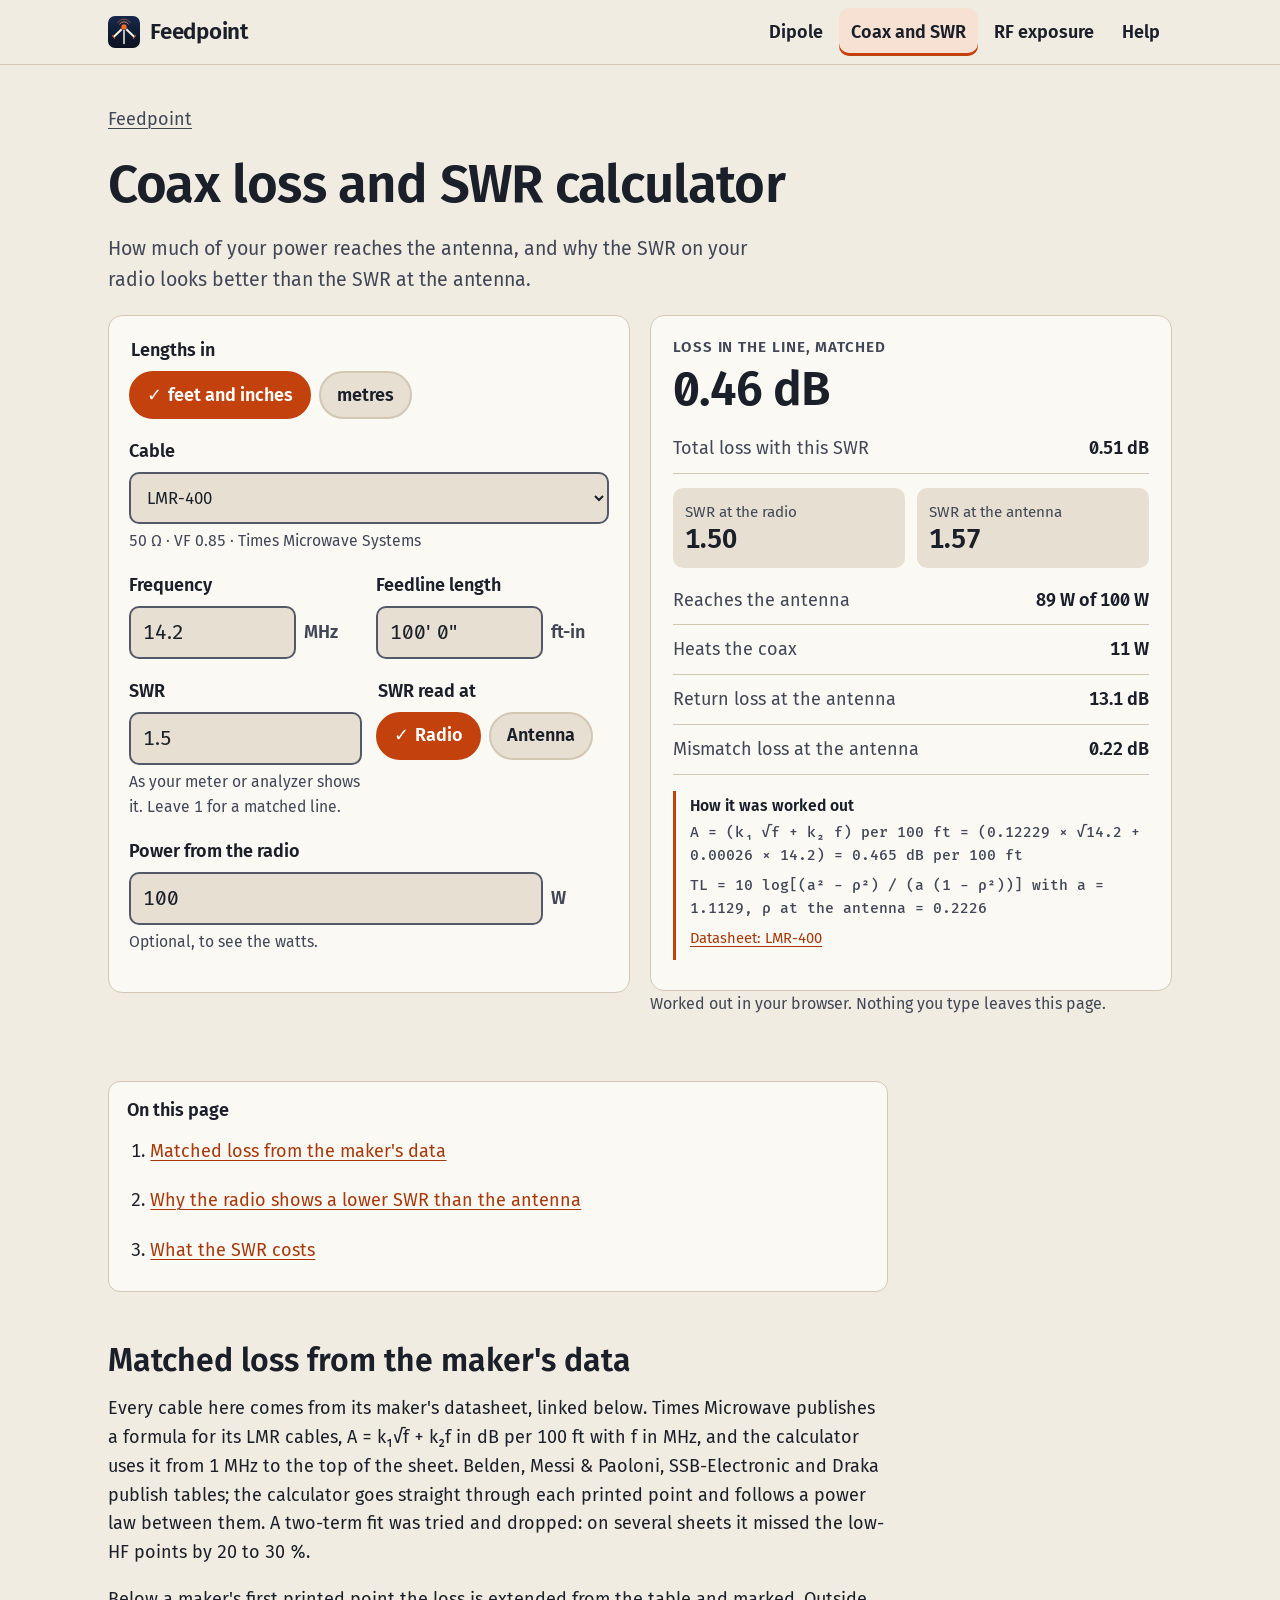
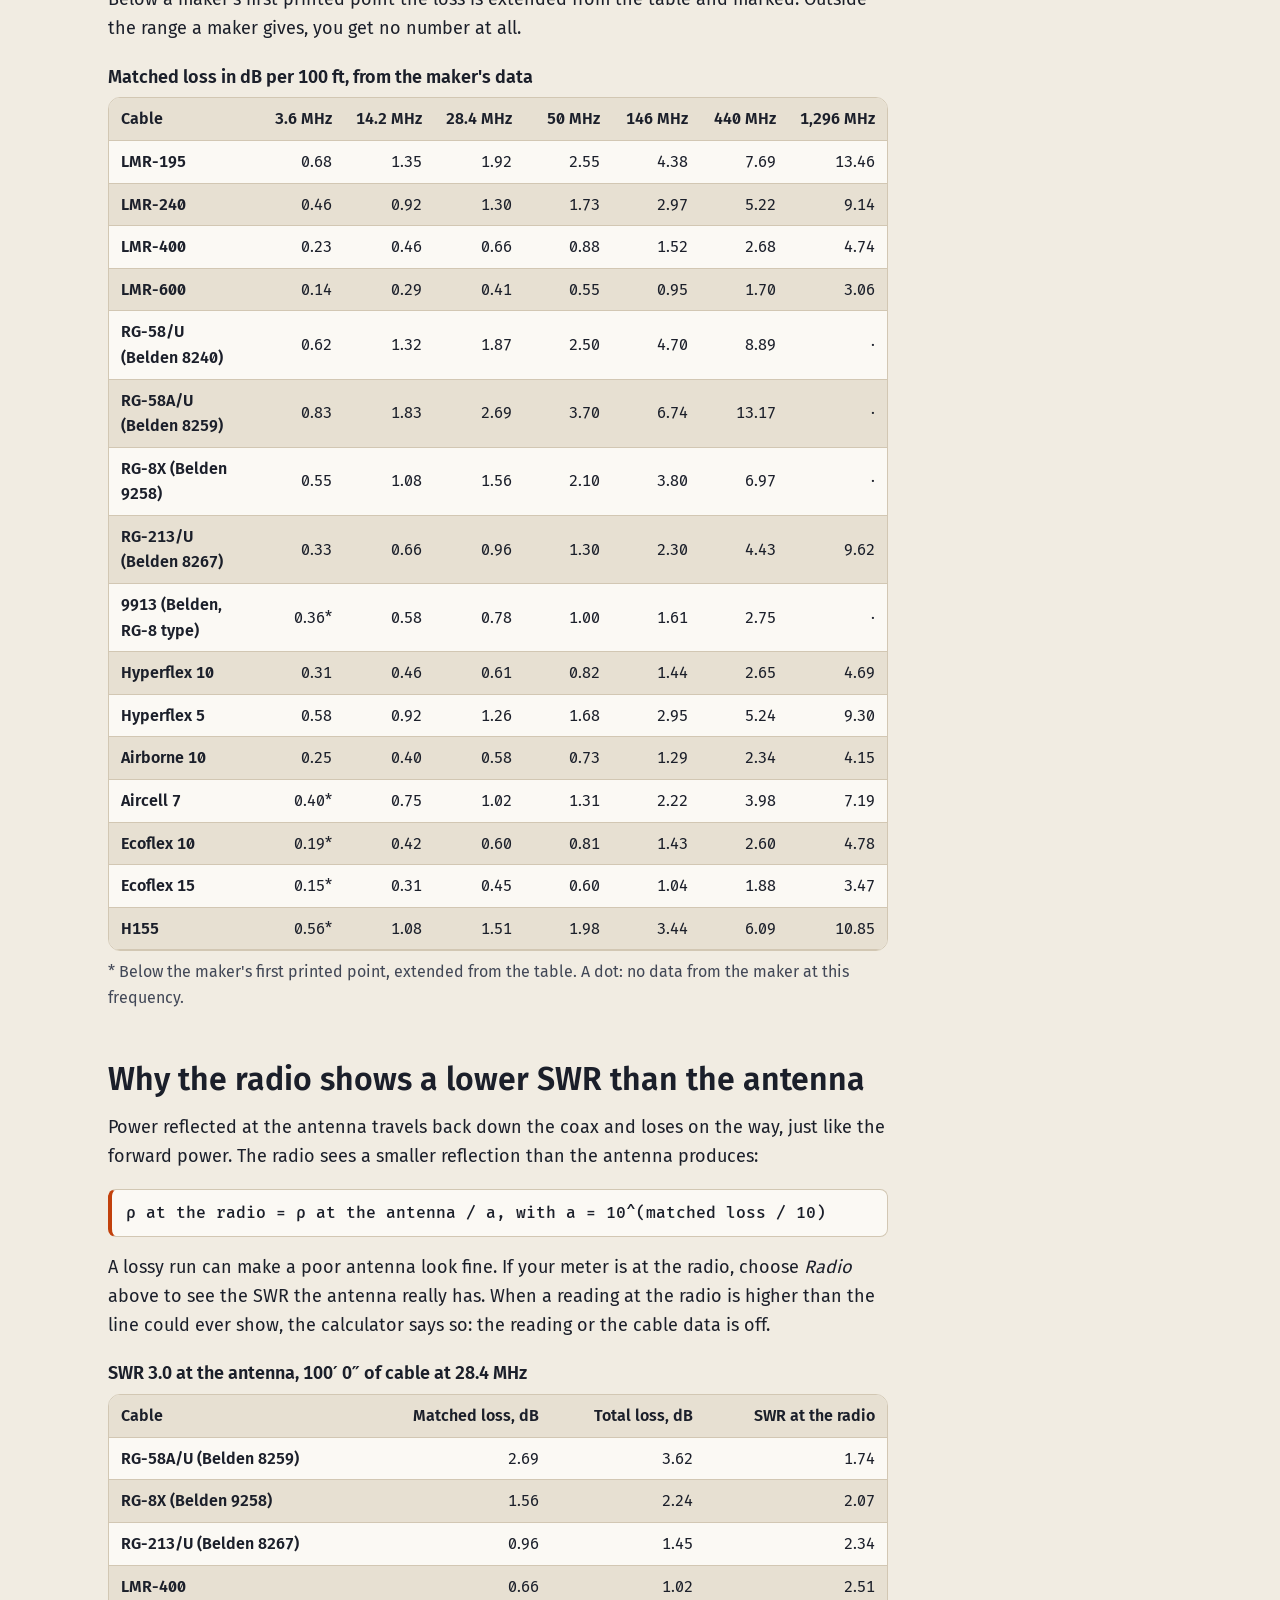
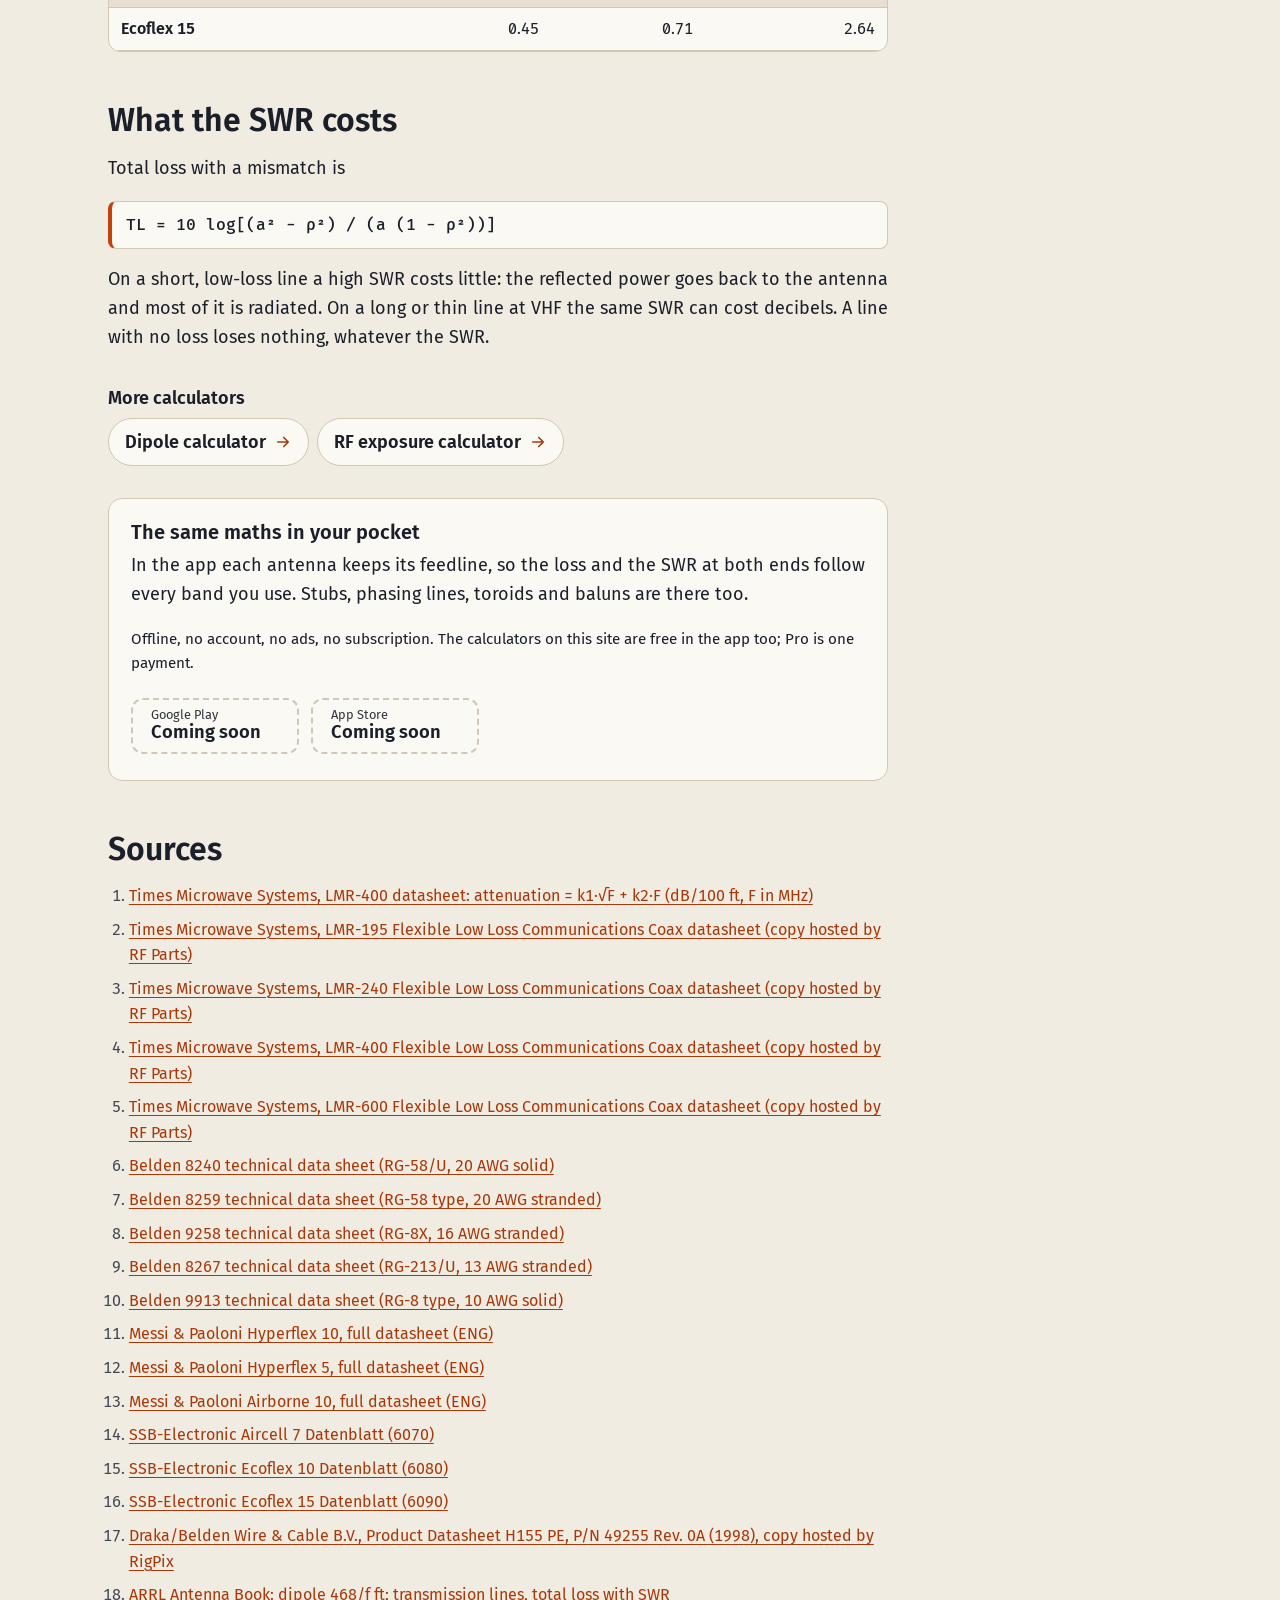
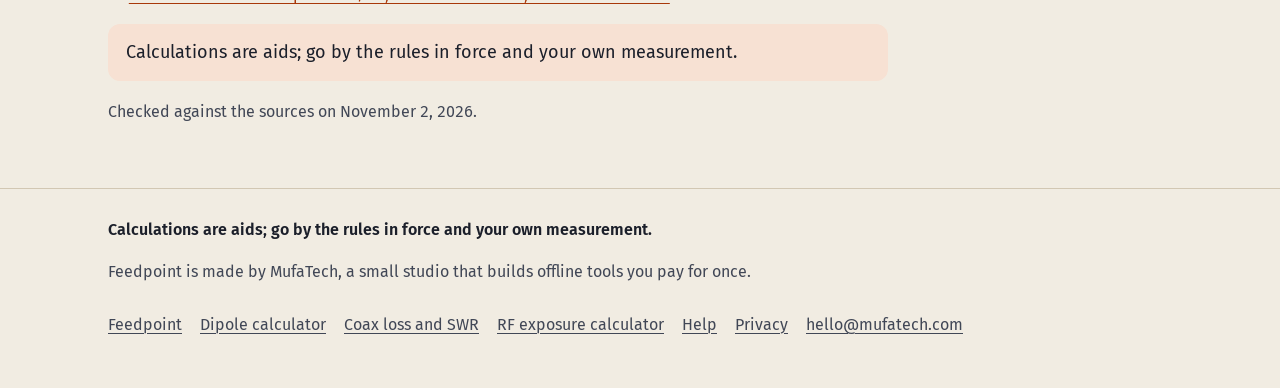
==== coax-loss-calculator/index.html @ 1a8c1820 "First site" ====
<!doctype html>
<html lang="en">
<head>
<meta charset="utf-8">
<meta name="viewport" content="width=device-width,initial-scale=1">
<meta http-equiv="Content-Security-Policy" content="default-src 'none'; script-src 'self'; style-src 'self'; img-src 'self'; font-src 'self'; connect-src 'none'; form-action 'none'; base-uri 'none'">
<meta name="referrer" content="no-referrer">
<title>Coax loss calculator: SWR at the radio vs antenna</title>
<meta name="description" content="Matched loss from the maker's datasheet for LMR, RG-58, RG-213, Ecoflex, Aircell, Hyperflex and more, plus total loss and the SWR at both ends.">
<meta name="color-scheme" content="light dark">
<meta name="theme-color" content="#F1ECE2" media="(prefers-color-scheme: light)">
<meta name="theme-color" content="#0B1220" media="(prefers-color-scheme: dark)">
<link rel="canonical" href="https://mufa-tech.github.io/feedpoint/coax-loss-calculator/">
<link rel="alternate" hreflang="en" href="https://mufa-tech.github.io/feedpoint/coax-loss-calculator/">
<link rel="alternate" hreflang="x-default" href="https://mufa-tech.github.io/feedpoint/coax-loss-calculator/">
<link rel="icon" href="../assets/icon.svg" type="image/svg+xml">
<link rel="icon" href="../assets/icon-32.png" sizes="32x32" type="image/png">
<link rel="apple-touch-icon" href="../assets/icon-180.png">
<link rel="preload" href="../assets/fonts/FiraSans-Regular.woff" as="font" type="font/woff" crossorigin>
<meta property="og:type" content="website">
<meta property="og:site_name" content="Feedpoint">
<meta property="og:title" content="Coax loss calculator: SWR at the radio vs antenna">
<meta property="og:description" content="Matched loss from the maker's datasheet for LMR, RG-58, RG-213, Ecoflex, Aircell, Hyperflex and more, plus total loss and the SWR at both ends.">
<meta property="og:url" content="https://mufa-tech.github.io/feedpoint/coax-loss-calculator/">
<meta property="og:image" content="https://mufa-tech.github.io/feedpoint/assets/og.png">
<meta property="og:image:width" content="1200">
<meta property="og:image:height" content="630">
<meta property="og:locale" content="en_US">

<meta name="twitter:card" content="summary_large_image">
<link rel="stylesheet" href="../assets/site.css">
</head>
<body>
<a class="skip" href="#main">Skip to content</a>
<header class="top"><div class="wrap">
<a class="brand" href="../"><img src="../assets/icon.svg" alt="" width="32" height="32">Feedpoint</a>
<nav class="main" aria-label="Main menu"><a href="../dipole-calculator/">Dipole</a><a href="../coax-loss-calculator/" aria-current="page">Coax and SWR</a><a href="../rf-exposure-calculator/">RF exposure</a><a href="../support/">Help</a></nav>

</div></header>
<main id="main" tabindex="-1">
<div class="wrap">
<p class="crumb"><a href="../">Feedpoint</a></p>
<h1>Coax loss and SWR calculator</h1>
<p class="lead">How much of your power reaches the antenna, and why the SWR on your radio looks better than the SWR at the antenna.</p>
<div class="calc">
<form class="panel" id="calc-form" data-calc="coax" novalidate>
<fieldset class="choice"><legend>Lengths in</legend><div class="pills"><label class="pill"><input type="radio" name="units" value="ft" checked><span>feet and inches</span></label><label class="pill"><input type="radio" name="units" value="m"><span>metres</span></label></div></fieldset>
<div class="field"><label for="c-cable">Cable</label><select id="c-cable" name="c-cable" aria-describedby="c-cable-hint"><optgroup label="Times Microwave Systems"><option value="lmr-195">LMR-195</option><option value="lmr-240">LMR-240</option><option value="lmr-400" selected>LMR-400</option><option value="lmr-600">LMR-600</option></optgroup><optgroup label="Belden"><option value="belden-8240">RG-58/U (Belden 8240)</option><option value="belden-8259">RG-58A/U (Belden 8259)</option><option value="belden-9258">RG-8X (Belden 9258)</option><option value="belden-8267">RG-213/U (Belden 8267)</option><option value="belden-9913">9913 (Belden, RG-8 type)</option></optgroup><optgroup label="Messi &amp; Paoloni"><option value="hyperflex-10">Hyperflex 10</option><option value="hyperflex-5">Hyperflex 5</option><option value="airborne-10">Airborne 10</option></optgroup><optgroup label="SSB-Electronic"><option value="aircell-7">Aircell 7</option><option value="ecoflex-10">Ecoflex 10</option><option value="ecoflex-15">Ecoflex 15</option></optgroup><optgroup label="Draka (now Belden)"><option value="h155">H155</option></optgroup></select><span class="hint" id="c-cable-hint"></span></div>
<div class="field-row two"><div class="field"><label for="c-f">Frequency</label>
<div class="joined"><input id="c-f" name="c-f" type="text" inputmode="decimal" autocomplete="off" spellcheck="false" value="14.2" required aria-describedby="c-f-err"><span class="unit">MHz</span></div>
<span class="err" id="c-f-err" hidden></span></div><div class="field"><label for="c-len">Feedline length</label>
<div class="joined"><input id="c-len" name="c-len" type="text" inputmode="decimal" autocomplete="off" spellcheck="false" data-kind="length" value="100' 0&quot;" required aria-describedby="c-len-err"><span class="unit" data-unit="len">ft-in</span></div>
<span class="err" id="c-len-err" hidden></span></div></div>
<div class="field-row two"><div class="field"><label for="c-swr">SWR</label>
<input id="c-swr" name="c-swr" type="text" inputmode="decimal" autocomplete="off" spellcheck="false" value="1.5" aria-describedby="c-swr-hint c-swr-err">
<span class="hint" id="c-swr-hint">As your meter or analyzer shows it. Leave 1 for a matched line.</span><span class="err" id="c-swr-err" hidden></span></div><fieldset class="choice"><legend>SWR read at</legend><div class="pills"><label class="pill"><input type="radio" name="c-at" value="input" checked><span>Radio</span></label><label class="pill"><input type="radio" name="c-at" value="load"><span>Antenna</span></label></div></fieldset></div>
<div class="field"><label for="c-p">Power from the radio</label>
<div class="joined"><input id="c-p" name="c-p" type="text" inputmode="decimal" autocomplete="off" spellcheck="false" value="100" aria-describedby="c-p-hint c-p-err"><span class="unit">W</span></div>
<span class="hint" id="c-p-hint">Optional, to see the watts.</span><span class="err" id="c-p-err" hidden></span></div>
</form>
<section class="results" aria-labelledby="res-h">
<h2 id="res-h" class="sr">Result</h2>
<div id="calc-nojs" class="callout"><p>This calculator runs in your browser and needs JavaScript. Nothing is sent anywhere.</p></div>
<div id="res" class="res-card card" aria-live="polite" hidden></div>
<p class="note">Worked out in your browser. Nothing you type leaves this page.</p>
</section>
</div>
<script type="application/json" id="calc-data">{"locale":"en-US","decimal":".","units":"ft","t":{"errEmpty":"Enter a number.","errNumber":"That is not a number this page can read.","errFeet":"Write it like 66' 2 5/8\" or 66.2.","errPositive":"It has to be more than 0.","warning":"Note","stop":"No result","good":"Fine","howTitle":"How it was worked out","ft":"ft","m":"m","cm":"cm","mhz":"MHz","db":"dB","w":"W","percent":"%","waiting":"Pick a cable, a frequency and a length.","cableLine":"{z} Ω · VF {vf} · {maker}","matched":"Loss in the line, matched","total":"Total loss with this SWR","swrRadio":"SWR at the radio","swrAntenna":"SWR at the antenna","reaches":"Reaches the antenna","reachesOf":"{p} of {sent}","heat":"Heats the coax","returnLoss":"Return loss at the antenna","mismatch":"Mismatch loss at the antenna","makerFormula":"A = (k₁ √f + k₂ f) per 100 ft = ({k1} × √{f} + {k2} × {f}) = {a} dB per 100 ft","makerTable":"Between the maker's printed points at {f0} and {f1}: {a} dB per 100 m.","totalFormula":"TL = 10 log[(a² − ρ²) / (a (1 − ρ²))] with a = {a}, ρ at the antenna = {rho}","belowTable":"Below the maker's first printed point ({f}): the loss is extended from the table.","range":"{cable} has data from {min} to {max}.","highLoss":"Half the power or more heats the coax. A thicker cable or a shorter run helps.","rigSwr":"This cable cannot show that SWR at the radio (highest {max}). Check the reading.","swrBelowOne":"SWR starts at 1 (a perfect match).","datasheet":"Datasheet"},"cables":[{"id":"lmr-195","name":"LMR-195","maker":"Times Microwave Systems","impedanceOhm":50,"velocityFactor":0.8,"model":"coefficients","k1":0.356859,"k2":0.00047,"table":{"unit":"dB/100ft","points":[[30,2],[50,2.5],[150,4.4],[220,5.4],[450,7.8],[900,11.1],[1500,14.5],[1800,16],[2000,16.9],[2500,19],[5800,29.9]]},"maxFrequencyMHz":5800},{"id":"lmr-240","name":"LMR-240","maker":"Times Microwave Systems","impedanceOhm":50,"velocityFactor":0.84,"model":"coefficients","k1":0.24208,"k2":0.00033,"table":{"unit":"dB/100ft","points":[[30,1.3],[50,1.7],[150,3],[220,3.7],[450,5.3],[900,7.6],[1500,9.9],[1800,10.9],[2000,11.5],[2500,12.9],[5800,20.4]]},"maxFrequencyMHz":5800},{"id":"lmr-400","name":"LMR-400","maker":"Times Microwave Systems","impedanceOhm":50,"velocityFactor":0.85,"model":"coefficients","k1":0.12229,"k2":0.00026,"table":{"unit":"dB/100ft","points":[[30,0.7],[50,0.9],[150,1.5],[220,1.9],[450,2.7],[900,3.9],[1500,5.1],[1800,5.7],[2000,6],[2500,6.8],[5800,10.8]]},"maxFrequencyMHz":5800},{"id":"lmr-600","name":"LMR-600","maker":"Times Microwave Systems","impedanceOhm":50,"velocityFactor":0.87,"model":"coefficients","k1":0.07555,"k2":0.00026,"table":{"unit":"dB/100ft","points":[[30,0.4],[50,0.5],[150,1],[220,1.2],[450,1.7],[900,2.5],[1500,3.3],[1800,3.7],[2000,3.9],[2500,4.4],[5800,7.3]]},"maxFrequencyMHz":5800},{"id":"belden-8240","name":"RG-58/U (Belden 8240)","maker":"Belden","impedanceOhm":52,"velocityFactor":0.66,"model":"table","table":{"unit":"dB/100ft","points":[[1,0.3],[10,1.1],[50,2.5],[100,3.8],[200,5.6],[400,8.4],[700,11.7],[900,13.7],[1000,14.5]]},"maxFrequencyMHz":1000},{"id":"belden-8259","name":"RG-58A/U (Belden 8259)","maker":"Belden","impedanceOhm":50,"velocityFactor":0.66,"model":"table","table":{"unit":"dB/100ft","points":[[1,0.4],[10,1.5],[50,3.7],[100,5.4],[200,8.1],[400,12.4],[700,17.7],[900,21.1],[1000,22.8]]},"maxFrequencyMHz":1000},{"id":"belden-9258","name":"RG-8X (Belden 9258)","maker":"Belden","impedanceOhm":50,"velocityFactor":0.82,"model":"table","table":{"unit":"dB/100ft","points":[[1,0.3],[10,0.9],[50,2.1],[100,3.1],[200,4.5],[400,6.6],[700,9.1],[900,10.7],[1000,11.2]]},"maxFrequencyMHz":1000},{"id":"belden-8267","name":"RG-213/U (Belden 8267)","maker":"Belden","impedanceOhm":50,"velocityFactor":0.66,"model":"table","table":{"unit":"dB/100ft","points":[[1,0.17],[10,0.55],[50,1.3],[100,1.9],[200,2.7],[400,4.1],[700,6.5],[900,7.6],[1000,8],[4000,21.5]]},"maxFrequencyMHz":4000},{"id":"belden-9913","name":"9913 (Belden, RG-8 type)","maker":"Belden","impedanceOhm":50,"velocityFactor":0.84,"model":"table","table":{"unit":"dB/100ft","points":[[5,0.4],[10,0.5],[50,1],[100,1.4],[200,1.8],[400,2.6],[700,3.6],[900,4.1],[1000,4.4]]},"maxFrequencyMHz":1000},{"id":"hyperflex-10","name":"Hyperflex 10","maker":"Messi & Paoloni","impedanceOhm":50,"velocityFactor":0.87,"model":"table","table":{"unit":"dB/100m","points":[[1.8,0.8],[3.5,1],[7,1.1],[10,1.3],[14,1.5],[21,1.8],[28,2],[50,2.7],[100,3.9],[144,4.7],[200,5.6],[400,8.3],[430,8.6],[800,11.9],[1000,13.4],[1296,15.4],[2400,21.8],[3000,24.6],[4000,29.1],[5000,33.1],[6000,36.9],[7000,40.7],[8000,44.2],[9000,47.5],[10000,50.7]]},"maxFrequencyMHz":10000},{"id":"hyperflex-5","name":"Hyperflex 5","maker":"Messi & Paoloni","impedanceOhm":50,"velocityFactor":0.87,"model":"table","table":{"unit":"dB/100m","points":[[1.8,1.4],[3.5,1.9],[7,2.3],[10,2.6],[14,3],[21,3.6],[28,4.1],[50,5.5],[100,8],[144,9.6],[200,11.4],[400,16.3],[430,17],[800,23.4],[1000,26.4],[1296,30.5],[2400,42.5],[3000,48.1],[4000,56.9],[5000,65.2],[6000,72.9]]},"maxFrequencyMHz":6000},{"id":"airborne-10","name":"Airborne 10","maker":"Messi & Paoloni","impedanceOhm":50,"velocityFactor":0.87,"model":"table","table":{"unit":"dB/100m","points":[[1.8,0.6],[3.5,0.8],[7,1],[10,1.2],[14,1.3],[21,1.7],[28,1.9],[50,2.4],[100,3.5],[144,4.2],[200,5],[400,7.2],[430,7.6],[800,10.4],[1000,11.8],[1296,13.6],[2400,19.2],[3000,21.6],[4000,25.6],[5000,29.2],[6000,32.8],[7000,35.6],[8000,38.6],[10000,44.6],[12000,50.2]]},"maxFrequencyMHz":12000},{"id":"aircell-7","name":"Aircell 7","maker":"SSB-Electronic","impedanceOhm":50,"velocityFactor":0.85,"model":"table","table":{"unit":"dB/100m","points":[[5,1.52],[10,2.09],[50,4.29],[100,5.97],[144,7.22],[200,8.59],[300,10.64],[432,12.92],[500,13.98],[800,18.05],[1000,20.44],[1296,23.6],[1500,25.73],[1800,28.5],[2000,30.29],[2400,33.82],[3000,38.84],[4000,46.66],[5000,54.19],[6000,61.66]]},"maxFrequencyMHz":6000},{"id":"ecoflex-10","name":"Ecoflex 10","maker":"SSB-Electronic","impedanceOhm":50,"velocityFactor":0.85,"model":"table","table":{"unit":"dB/100m","points":[[5,0.76],[10,1.14],[50,2.66],[100,3.8],[144,4.66],[200,5.51],[300,6.94],[432,8.46],[500,9.12],[800,11.88],[1000,13.49],[1296,15.68],[1500,17.01],[1800,18.91],[2000,20.14],[2400,22.42],[3000,25.37],[4000,29.55],[5000,33.44],[6000,37.05]]},"maxFrequencyMHz":6000},{"id":"ecoflex-15","name":"Ecoflex 15","maker":"SSB-Electronic","impedanceOhm":50,"velocityFactor":0.85,"model":"table","table":{"unit":"dB/100m","points":[[5,0.6],[10,0.86],[50,1.96],[100,2.81],[144,3.4],[200,4.05],[300,5],[432,6.1],[500,6.7],[800,8.6],[1000,9.8],[1296,11.4],[1500,12.4],[1800,13.8],[2000,14.6],[2400,16.2],[3000,18.3],[4000,21.6],[5000,24.6],[6000,27.5]]},"maxFrequencyMHz":6000},{"id":"h155","name":"H155","maker":"Draka (now Belden)","impedanceOhm":50,"velocityFactor":0.81,"model":"table","table":{"unit":"dB/100m","points":[[10,3],[50,6.5],[100,9.3],[230,14.2],[300,16.3],[400,19],[470,20.7],[860,28.5],[1000,30.9],[1350,36.4],[1750,41.9],[2050,45.8]]},"maxFrequencyMHz":2050}]}</script>
<article class="prose gap-top">
<nav class="toc" aria-labelledby="toc-h"><p id="toc-h" class="toc-h">On this page</p><ol><li><a href="#matched">Matched loss from the maker's data</a></li><li><a href="#swr">Why the radio shows a lower SWR than the antenna</a></li><li><a href="#extra">What the SWR costs</a></li></ol></nav>
<h2 id="matched">Matched loss from the maker's data</h2>
<p>Every cable here comes from its maker's datasheet, linked below. Times Microwave publishes a formula for its LMR cables, A = k₁√f + k₂f in dB per 100 ft with f in MHz, and the calculator uses it from 1 MHz to the top of the sheet. Belden, Messi &amp; Paoloni, SSB-Electronic and Draka publish tables; the calculator goes straight through each printed point and follows a power law between them. A two-term fit was tried and dropped: on several sheets it missed the low-HF points by 20 to 30 %.</p><p>Below a maker's first printed point the loss is extended from the table and marked. Outside the range a maker gives, you get no number at all.</p><p class="table-cap" aria-hidden="true">Matched loss in dB per 100 ft, from the maker's data</p><div class="table-wrap" role="region" aria-label="Matched loss in dB per 100 ft, from the maker's data" tabindex="0"><table class="num-table"><caption class="sr">Matched loss in dB per 100 ft, from the maker's data</caption>
<thead><tr><th scope="col">Cable</th><th scope="col">3.6 MHz</th><th scope="col">14.2 MHz</th><th scope="col">28.4 MHz</th><th scope="col">50 MHz</th><th scope="col">146 MHz</th><th scope="col">440 MHz</th><th scope="col">1,296 MHz</th></tr></thead>
<tbody><tr><th scope="row" class="l">LMR-195</th><td>0.68</td><td>1.35</td><td>1.92</td><td>2.55</td><td>4.38</td><td>7.69</td><td>13.46</td></tr>
<tr><th scope="row" class="l">LMR-240</th><td>0.46</td><td>0.92</td><td>1.30</td><td>1.73</td><td>2.97</td><td>5.22</td><td>9.14</td></tr>
<tr><th scope="row" class="l">LMR-400</th><td>0.23</td><td>0.46</td><td>0.66</td><td>0.88</td><td>1.52</td><td>2.68</td><td>4.74</td></tr>
<tr><th scope="row" class="l">LMR-600</th><td>0.14</td><td>0.29</td><td>0.41</td><td>0.55</td><td>0.95</td><td>1.70</td><td>3.06</td></tr>
<tr><th scope="row" class="l">RG-58/U (Belden 8240)</th><td>0.62</td><td>1.32</td><td>1.87</td><td>2.50</td><td>4.70</td><td>8.89</td><td><span class="sr">No data from the maker at this frequency</span><span aria-hidden="true">·</span></td></tr>
<tr><th scope="row" class="l">RG-58A/U (Belden 8259)</th><td>0.83</td><td>1.83</td><td>2.69</td><td>3.70</td><td>6.74</td><td>13.17</td><td><span class="sr">No data from the maker at this frequency</span><span aria-hidden="true">·</span></td></tr>
<tr><th scope="row" class="l">RG-8X (Belden 9258)</th><td>0.55</td><td>1.08</td><td>1.56</td><td>2.10</td><td>3.80</td><td>6.97</td><td><span class="sr">No data from the maker at this frequency</span><span aria-hidden="true">·</span></td></tr>
<tr><th scope="row" class="l">RG-213/U (Belden 8267)</th><td>0.33</td><td>0.66</td><td>0.96</td><td>1.30</td><td>2.30</td><td>4.43</td><td>9.62</td></tr>
<tr><th scope="row" class="l">9913 (Belden, RG-8 type)</th><td>0.36*</td><td>0.58</td><td>0.78</td><td>1.00</td><td>1.61</td><td>2.75</td><td><span class="sr">No data from the maker at this frequency</span><span aria-hidden="true">·</span></td></tr>
<tr><th scope="row" class="l">Hyperflex 10</th><td>0.31</td><td>0.46</td><td>0.61</td><td>0.82</td><td>1.44</td><td>2.65</td><td>4.69</td></tr>
<tr><th scope="row" class="l">Hyperflex 5</th><td>0.58</td><td>0.92</td><td>1.26</td><td>1.68</td><td>2.95</td><td>5.24</td><td>9.30</td></tr>
<tr><th scope="row" class="l">Airborne 10</th><td>0.25</td><td>0.40</td><td>0.58</td><td>0.73</td><td>1.29</td><td>2.34</td><td>4.15</td></tr>
<tr><th scope="row" class="l">Aircell 7</th><td>0.40*</td><td>0.75</td><td>1.02</td><td>1.31</td><td>2.22</td><td>3.98</td><td>7.19</td></tr>
<tr><th scope="row" class="l">Ecoflex 10</th><td>0.19*</td><td>0.42</td><td>0.60</td><td>0.81</td><td>1.43</td><td>2.60</td><td>4.78</td></tr>
<tr><th scope="row" class="l">Ecoflex 15</th><td>0.15*</td><td>0.31</td><td>0.45</td><td>0.60</td><td>1.04</td><td>1.88</td><td>3.47</td></tr>
<tr><th scope="row" class="l">H155</th><td>0.56*</td><td>1.08</td><td>1.51</td><td>1.98</td><td>3.44</td><td>6.09</td><td>10.85</td></tr></tbody></table></div><p class="small note">* Below the maker's first printed point, extended from the table. A dot: no data from the maker at this frequency.</p>
<h2 id="swr">Why the radio shows a lower SWR than the antenna</h2>
<p>Power reflected at the antenna travels back down the coax and loses on the way, just like the forward power. The radio sees a smaller reflection than the antenna produces:</p><p class="eq">ρ at the radio = ρ at the antenna / a, with a = 10^(matched loss / 10)</p><p>A lossy run can make a poor antenna look fine. If your meter is at the radio, choose <em>Radio</em> above to see the SWR the antenna really has. When a reading at the radio is higher than the line could ever show, the calculator says so: the reading or the cable data is off.</p><p class="table-cap" aria-hidden="true">SWR 3.0 at the antenna, 100′ 0″ of cable at 28.4 MHz</p><div class="table-wrap" role="region" aria-label="SWR 3.0 at the antenna, 100′ 0″ of cable at 28.4 MHz" tabindex="0"><table class="num-table"><caption class="sr">SWR 3.0 at the antenna, 100′ 0″ of cable at 28.4 MHz</caption>
<thead><tr><th scope="col">Cable</th><th scope="col">Matched loss, dB</th><th scope="col">Total loss, dB</th><th scope="col">SWR at the radio</th></tr></thead>
<tbody><tr><th scope="row" class="l">RG-58A/U (Belden 8259)</th><td>2.69</td><td>3.62</td><td>1.74</td></tr>
<tr><th scope="row" class="l">RG-8X (Belden 9258)</th><td>1.56</td><td>2.24</td><td>2.07</td></tr>
<tr><th scope="row" class="l">RG-213/U (Belden 8267)</th><td>0.96</td><td>1.45</td><td>2.34</td></tr>
<tr><th scope="row" class="l">LMR-400</th><td>0.66</td><td>1.02</td><td>2.51</td></tr>
<tr><th scope="row" class="l">Ecoflex 15</th><td>0.45</td><td>0.71</td><td>2.64</td></tr></tbody></table></div>
<h2 id="extra">What the SWR costs</h2>
<p>Total loss with a mismatch is</p><p class="eq">TL = 10 log[(a² − ρ²) / (a (1 − ρ²))]</p><p>On a short, low-loss line a high SWR costs little: the reflected power goes back to the antenna and most of it is radiated. On a long or thin line at VHF the same SWR can cost decibels. A line with no loss loses nothing, whatever the SWR.</p>
<nav class="next" aria-label="More calculators"><p class="next-h">More calculators</p><ul><li><a href="../dipole-calculator/">Dipole calculator<svg viewBox="0 0 24 24" aria-hidden="true" fill="none" stroke="currentColor" stroke-width="2.2" stroke-linecap="round" stroke-linejoin="round"><path d="M5 12h14m-6-6 6 6-6 6"/></svg></a></li><li><a href="../rf-exposure-calculator/">RF exposure calculator<svg viewBox="0 0 24 24" aria-hidden="true" fill="none" stroke="currentColor" stroke-width="2.2" stroke-linecap="round" stroke-linejoin="round"><path d="M5 12h14m-6-6 6 6-6 6"/></svg></a></li></ul></nav>
<aside class="card app-note gap-top" aria-labelledby="app-h">
<h2 id="app-h" class="h3">The same maths in your pocket</h2>
<p>In the app each antenna keeps its feedline, so the loss and the SWR at both ends follow every band you use. Stubs, phasing lines, toroids and baluns are there too.</p>
<p class="small">Offline, no account, no ads, no subscription. The calculators on this site are free in the app too; Pro is one payment.</p>
<div class="stores"><span class="store soon"><small>Google Play</small><b>Coming soon</b></span><span class="store soon"><small>App Store</small><b>Coming soon</b></span></div>
</aside>
<h2 id="sources">Sources</h2>
<ol class="sources"><li id="src-times"><a href="https://www.timesmicrowave.com/DataSheets/CableProducts/LMR-400.pdf" rel="noopener">Times Microwave Systems, LMR-400 datasheet: attenuation = k1·√F + k2·F (dB/100 ft, F in MHz)</a></li><li id="src-cable-lmr-195"><a href="https://www.rfparts.com/old_site/pdf_docs/LMR/LMR-195.pdf" rel="noopener">Times Microwave Systems, LMR-195 Flexible Low Loss Communications Coax datasheet (copy hosted by RF Parts)</a></li><li id="src-cable-lmr-240"><a href="https://www.rfparts.com/old_site/pdf_docs/LMR/LMR-240.pdf" rel="noopener">Times Microwave Systems, LMR-240 Flexible Low Loss Communications Coax datasheet (copy hosted by RF Parts)</a></li><li id="src-cable-lmr-400"><a href="https://www.rfparts.com/old_site/pdf_docs/LMR/LMR-400.pdf" rel="noopener">Times Microwave Systems, LMR-400 Flexible Low Loss Communications Coax datasheet (copy hosted by RF Parts)</a></li><li id="src-cable-lmr-600"><a href="https://www.rfparts.com/old_site/pdf_docs/LMR/LMR-600.pdf" rel="noopener">Times Microwave Systems, LMR-600 Flexible Low Loss Communications Coax datasheet (copy hosted by RF Parts)</a></li><li id="src-cable-belden-8240"><a href="https://catalog.belden.com/techdata/EN/8240_techdata.pdf" rel="noopener">Belden 8240 technical data sheet (RG-58/U, 20 AWG solid)</a></li><li id="src-cable-belden-8259"><a href="https://catalog.belden.com/techdata/EN/8259_techdata.pdf" rel="noopener">Belden 8259 technical data sheet (RG-58 type, 20 AWG stranded)</a></li><li id="src-cable-belden-9258"><a href="https://catalog.belden.com/techdata/EN/9258_techdata.pdf" rel="noopener">Belden 9258 technical data sheet (RG-8X, 16 AWG stranded)</a></li><li id="src-cable-belden-8267"><a href="https://catalog.belden.com/techdata/EN/8267_techdata.pdf" rel="noopener">Belden 8267 technical data sheet (RG-213/U, 13 AWG stranded)</a></li><li id="src-cable-belden-9913"><a href="https://catalog.belden.com/techdata/EN/9913_techdata.pdf" rel="noopener">Belden 9913 technical data sheet (RG-8 type, 10 AWG solid)</a></li><li id="src-cable-hyperflex-10"><a href="https://messi.it/dati/layout/files/CartellaElementi/Hyperflex%2010%20-%20Full%20Datasheet%20ENG.pdf" rel="noopener">Messi &amp; Paoloni Hyperflex 10, full datasheet (ENG)</a></li><li id="src-cable-hyperflex-5"><a href="https://messi.it/dati/layout/files/CartellaElementi/Hyperflex%205%20-%20Full%20Datasheet%20ENG.pdf" rel="noopener">Messi &amp; Paoloni Hyperflex 5, full datasheet (ENG)</a></li><li id="src-cable-airborne-10"><a href="https://messi.it/dati/layout/files/CartellaElementi/Airborne%2010%20-%20Full%20Datasheet%20ENG.pdf" rel="noopener">Messi &amp; Paoloni Airborne 10, full datasheet (ENG)</a></li><li id="src-cable-aircell-7"><a href="https://www.ssb.de/media/6070_de.pdf" rel="noopener">SSB-Electronic Aircell 7 Datenblatt (6070)</a></li><li id="src-cable-ecoflex-10"><a href="https://www.ssb.de/media/6080_de.pdf" rel="noopener">SSB-Electronic Ecoflex 10 Datenblatt (6080)</a></li><li id="src-cable-ecoflex-15"><a href="https://www.ssb.de/media/6090_de.pdf" rel="noopener">SSB-Electronic Ecoflex 15 Datenblatt (6090)</a></li><li id="src-cable-h155"><a href="https://www.rigpix.com/otherusefulinfo/coax/h155.pdf" rel="noopener">Draka/Belden Wire &amp; Cable B.V., Product Datasheet H155 PE, P/N 49255 Rev. 0A (1998), copy hosted by RigPix</a></li><li id="src-arrl"><a href="https://www.arrl.org/arrl-antenna-book" rel="noopener">ARRL Antenna Book: dipole 468/f ft; transmission lines, total loss with SWR</a></li></ol>
<p class="callout">Calculations are aids; go by the rules in force and your own measurement.</p>
<p class="updated">Checked against the sources on November 2, 2026.</p>
</article>
</div>

</main>
<footer><div class="wrap">
<p class="disclaimer">Calculations are aids; go by the rules in force and your own measurement.</p>
<p>Feedpoint is made by MufaTech, a small studio that builds offline tools you pay for once.</p>
<nav aria-label="Site"><a href="../">Feedpoint</a><a href="../dipole-calculator/">Dipole calculator</a><a href="../coax-loss-calculator/">Coax loss and SWR</a><a href="../rf-exposure-calculator/">RF exposure calculator</a><a href="../support/">Help</a><a href="../privacy/">Privacy</a><a href="mailto:hello@mufatech.com">hello@mufatech.com</a></nav>
</div></footer>
<script type="module" src="../assets/calc-ui.js"></script>
</body>
</html>
---- assets/site.css ----
/* Feedpoint site. Tokens from packages/design_system/lib/src/palette.dart: "QSL" by day (the card
   stock of a QSL card, ink, tower orange as the one accent, like the rubber stamp), "Waterfall" in
   dark mode (the deep navy of a night waterfall display, a softened orange that does not glare),
   "Field" for more contrast in light mode and "Contrast" in dark mode (every text pair ≥ 7:1). Fira
   Sans and Fira Mono (SIL OFL 1.1) as in the app, subset and self-hosted (tools/site/fonts.sh; the
   licence is beside them). No external requests. Status is never colour alone: icon + word + colour.
   Touch targets ≥ 48 px. Layout from Notchline tools/site/static/site.css (studio §12). */

@font-face { font-family: "Fira Sans"; src: url(fonts/FiraSans-Regular.woff) format("woff"); font-weight: 400; font-display: swap; }
@font-face { font-family: "Fira Sans"; src: url(fonts/FiraSans-SemiBold.woff) format("woff"); font-weight: 600 700; font-display: swap; }
@font-face { font-family: "Fira Mono"; src: url(fonts/FiraMono-Medium.woff) format("woff"); font-weight: 400 600; font-display: swap; }

:root{
  --bg:#F1ECE2;
  --surface:#FBF9F4;
  --surface2:#E7E0D2;
  --line:#D2C7B3;
  --text:#1B1F2A;
  --text2:#414756;
  --text3:#535969;
  --accent:#A8380A;
  --fill:#C2410C;
  --on-fill:#FFFFFF;
  --fill-soft:#F7E1D3;
  --wire:#1B1F2A;
  --dim:#4F5766;
  --ok:#22663A;
  --ok-soft:#DAEADC;
  --warn:#8A4F00;
  --warn-soft:#F4E4C9;
  --out:#AD2129;
  --out-soft:#F5DAD7;
  --info:#2E5479;
  --info-soft:#DCE5EE;
  --slate:#1E2430;
  --chalk:#F5F3EE;
  --line-w:1px;
  --radius:14px;
  --sans:"Fira Sans", system-ui, -apple-system, "Segoe UI", Roboto, sans-serif;
  --mono:"Fira Mono", ui-monospace, "SF Mono", Menlo, Consolas, monospace;
}
@media (prefers-color-scheme:dark){
  :root{
    --bg:#0B1220;
    --surface:#121B2D;
    --surface2:#1A2438;
    --line:#2B3751;
    --text:#E9EDF5;
    --text2:#BAC3D4;
    --text3:#9AA5BA;
    --accent:#FFA06C;
    --fill:#FF8C4F;
    --on-fill:#1C0B02;
    --fill-soft:#33221C;
    --wire:#E9EDF5;
    --dim:#A9B4C8;
    --ok:#82D49D;
    --ok-soft:#16291F;
    --warn:#F2B660;
    --warn-soft:#332814;
    --out:#F68E8E;
    --out-soft:#3A1D22;
    --info:#A0BBDC;
    --info-soft:#1B2840;
    --slate:#24314C;
    --chalk:#F2F4F8;
  }
}
@media (prefers-contrast:more){
  :root{
    --bg:#FFFFFF;
    --surface:#FFFFFF;
    --surface2:#F0F0F0;
    --line:#000000;
    --text:#000000;
    --text2:#111111;
    --text3:#1F1F1F;
    --accent:#8A2A00;
    --fill:#8A2A00;
    --on-fill:#FFFFFF;
    --fill-soft:#F8E6DC;
    --wire:#000000;
    --dim:#1F1F1F;
    --ok:#0F4D1E;
    --ok-soft:#E3F0E3;
    --warn:#5A3100;
    --warn-soft:#FAEDDA;
    --out:#7A0A12;
    --out-soft:#FAE4E4;
    --info:#10304F;
    --info-soft:#E5ECF2;
    --slate:#000000;
    --chalk:#FFFFFF;
    --line-w:2px;
  }
}
@media (prefers-contrast:more) and (prefers-color-scheme:dark){
  :root{
    --bg:#000000;
    --surface:#000000;
    --surface2:#151515;
    --line:#FFFFFF;
    --text:#FFFFFF;
    --text2:#F2F2F2;
    --text3:#E3E3E3;
    --accent:#FF9A52;
    --fill:#FF9A52;
    --on-fill:#000000;
    --fill-soft:#2E1E10;
    --wire:#FFFFFF;
    --dim:#E3E3E3;
    --ok:#9EF0B4;
    --ok-soft:#0E2615;
    --warn:#FFDA6B;
    --warn-soft:#2B2108;
    --out:#FFA8A8;
    --out-soft:#2E0E0E;
    --info:#BFD8FF;
    --info-soft:#0F1A2E;
    --slate:#1C1C1C;
    --chalk:#FFFFFF;
    --line-w:2px;
  }
}

*,*::before,*::after{box-sizing:border-box}
[hidden]{display:none!important}
html{-webkit-text-size-adjust:100%;text-size-adjust:100%}
body{margin:0;background:var(--bg);color:var(--text);overflow-wrap:break-word;font:400 1.125rem/1.6 var(--sans);font-variant-numeric:tabular-nums}
img,svg{max-width:100%;height:auto}
a{color:var(--accent);text-underline-offset:.18em;text-decoration-thickness:1px}
a:hover{text-decoration-thickness:2px}
:focus-visible{outline:3px solid var(--fill);outline-offset:2px;border-radius:4px}
h1,h2,h3,.h3{font-family:var(--sans);font-weight:600;line-height:1.1;hyphens:auto;overflow-wrap:break-word;color:var(--text);font-variant-numeric:lining-nums;text-wrap:balance}
h1{font-size:clamp(2.1rem,1.5rem + 2.8vw,3.3rem);margin:.2em 0 .35em;letter-spacing:-.015em}
h2{font-size:clamp(1.5rem,1.25rem + 1vw,2rem);margin:1.6em 0 .5em}
h3,.h3{font-size:1.25rem;margin:1.3em 0 .4em}
p{margin:0 0 1em}
ul,ol{padding-left:1.3em}
li{margin:.25em 0}
small,.small{font-size:.95rem}
code,.mono{font-family:var(--mono);background:var(--surface2);border-radius:6px;padding:0 .3em}
.eq{font-family:var(--mono);font-size:1.02rem;background:var(--surface);border:var(--line-w) solid var(--line);border-left:4px solid var(--fill);border-radius:8px;padding:10px 14px;overflow-x:auto}
.wrap{max-width:1120px;margin:0 auto;padding:0 16px}
@media (min-width:720px){.wrap{padding:0 28px}}
.sr{position:absolute;width:1px;height:1px;overflow:hidden;clip:rect(0 0 0 0);white-space:nowrap}
.skip{position:absolute;left:12px;top:-60px;background:var(--fill);color:var(--on-fill);padding:12px 16px;border-radius:10px;z-index:9;font-weight:700}
.skip:focus{top:12px}
main{display:block;padding-bottom:48px}
main:focus{outline:none}
.gap-top{margin-top:48px}
.narrow{max-width:62ch}
.lead{font-size:1.22rem;color:var(--text2);max-width:62ch}
.note{color:var(--text2);font-size:1rem}

/* header */
.top{background:var(--bg);border-bottom:var(--line-w) solid var(--line)}
.top .wrap{display:flex;align-items:center;gap:8px 18px;min-height:64px;flex-wrap:wrap}
.brand{display:inline-flex;align-items:center;gap:10px;font:600 1.4rem/1 var(--sans);letter-spacing:-.01em;color:var(--text);text-decoration:none;min-height:48px;margin-right:auto}
.brand img{width:32px;height:32px}
nav.main{display:flex;gap:4px;flex-wrap:wrap}
nav.main a{display:inline-flex;align-items:center;min-height:48px;padding:0 12px;border-radius:10px;color:var(--text);text-decoration:none;font-weight:600}
nav.main a:hover{background:var(--surface2)}
nav.main a[aria-current]{background:var(--fill-soft);box-shadow:inset 0 -3px 0 var(--fill)}
.langpick{position:relative}
.langpick summary{list-style:none;display:inline-flex;align-items:center;gap:6px;min-height:48px;min-width:48px;padding:0 12px;border-radius:10px;cursor:pointer;font-weight:700;color:var(--text)}
.langpick summary::-webkit-details-marker{display:none}
.langpick summary svg{width:20px;height:20px}
.langpick summary:hover{background:var(--surface2)}
.langpick nav{position:absolute;right:0;top:100%;z-index:5;background:var(--surface);border:var(--line-w) solid var(--line);border-radius:12px;padding:6px;min-width:210px;box-shadow:0 12px 32px rgb(0 0 0 / .18)}
.langpick nav a{display:flex;align-items:center;min-height:48px;padding:0 12px;border-radius:8px;color:var(--text);text-decoration:none}
.langpick nav a:hover{background:var(--surface2)}
.langpick nav a[aria-current]{font-weight:700;background:var(--fill-soft)}
@media (max-width:640px){nav.main{order:3;width:calc(100% + 24px);margin:0 -12px 6px;gap:2px}nav.main a{padding:0 10px}}

/* hero */
.hero{display:grid;gap:32px;align-items:center;padding:40px 0 8px}
@media (min-width:900px){.hero{grid-template-columns:1.1fr .9fr;padding-top:64px}}
.eyebrow{display:inline-block;font-weight:600;color:var(--accent);letter-spacing:.06em;text-transform:uppercase;font-size:.88rem;margin:0}
.promise{list-style:none;padding:0;display:flex;flex-wrap:wrap;gap:8px 20px;margin:18px 0 0}
.promise li{display:flex;align-items:center;gap:8px;font-weight:600;margin:0}
.promise svg,.ticks svg{width:20px;height:20px;flex:none;color:var(--ok)}

/* store badges */
.stores{display:flex;flex-wrap:wrap;gap:12px;margin:22px 0 4px}
.store{display:inline-flex;flex-direction:column;justify-content:center;min-height:56px;min-width:168px;padding:6px 18px;border-radius:12px;background:var(--slate);color:var(--chalk);text-decoration:none;line-height:1.15}
.store small{font-size:.8rem;opacity:.9}
.store b{font-size:1.15rem}
.store.soon{background:transparent;color:var(--text);border:2px dashed var(--line)}
@media (prefers-contrast:more){.store.soon{border-color:var(--text)}}

/* cards */
.card{background:var(--surface);border:var(--line-w) solid var(--line);border-radius:var(--radius);padding:22px}
.features{display:grid;gap:16px}
@media (min-width:700px){.features{grid-template-columns:repeat(2,1fr)}}
.feature h3{margin:.5em 0 .3em}
.feature p{margin:0;color:var(--text2)}
.ficon{display:inline-flex;width:44px;height:44px;border-radius:12px;background:var(--fill-soft);color:var(--accent);align-items:center;justify-content:center}
.ficon svg{width:24px;height:24px}
.tiers,.split{display:grid;gap:16px}
@media (min-width:800px){.tiers,.split{grid-template-columns:1fr 1fr}}
.ticks{list-style:none;padding:0;margin:0}
.ticks li{display:flex;gap:10px;align-items:flex-start;margin:.45em 0}
.ticks svg{margin-top:4px}
.pro{border-color:var(--fill);border-width:2px}
.pro-note{margin:14px 0 0;color:var(--text2)}

/* screens: phone frames, a placeholder until the store screenshots exist */
.screens{list-style:none;padding:0;margin:0;display:grid;gap:16px;grid-template-columns:repeat(2,1fr)}
@media (min-width:900px){.screens{grid-template-columns:repeat(4,1fr)}}
.phone{margin:0;display:flex;flex-direction:column;gap:6px;align-items:flex-start;padding:22px 16px 18px;border:3px solid var(--text3);border-radius:28px;background:var(--surface);min-height:220px}
.phone img{border-radius:18px;width:100%}
.phone-icon{display:inline-flex;width:56px;height:56px;border-radius:14px;background:var(--fill-soft);color:var(--accent);align-items:center;justify-content:center;margin-bottom:auto}
.phone-icon svg{width:30px;height:30px}
.phone b{font-weight:600;line-height:1.25;margin-top:18px}
.phone span:last-child{color:var(--text2);font-size:.95rem;line-height:1.35}

/* specimen: a trim card the way the app shows it */
.specimen{margin:0;padding:20px}
.sp-head{display:flex;flex-wrap:wrap;align-items:center;gap:8px 12px}
.sp-tag{background:var(--fill);color:var(--on-fill);font:600 1rem/1 var(--mono);padding:8px 10px;border-radius:6px}
.sp-name{font:600 1.25rem/1.2 var(--sans)}
.sp-draw{display:block;width:100%;margin:14px 0 6px;background:var(--surface2);border-radius:10px}
.sp-draw path,.sp-draw circle{fill:none}
.sp-draw .sp-wire{stroke:var(--wire);stroke-width:4;stroke-linecap:butt}
.sp-draw .sp-cut{stroke:var(--fill);stroke-width:4;stroke-dasharray:3 3}
.sp-draw .sp-ins{stroke:var(--fill);stroke-width:5;stroke-linecap:round}
.sp-draw .sp-coax{stroke:var(--dim);stroke-width:4}
.sp-draw .sp-feed{fill:var(--fill);stroke:var(--surface2);stroke-width:3}
.sp-draw .sp-wave{stroke:var(--accent);stroke-width:2.5;stroke-linecap:round}
.sp-draw .sp-dim{stroke:var(--dim);stroke-width:1.4}
.sp-draw text{font:600 12px var(--sans);fill:var(--text)}
.sp-nums{display:grid;grid-template-columns:repeat(2,1fr);gap:10px 16px;margin:10px 0}
.sp-nums div{margin:0}
.sp-nums dt{color:var(--text2);font-size:.95rem}
.sp-nums dd{margin:0;font:600 1.5rem/1.15 var(--sans);font-variant-numeric:lining-nums tabular-nums}
.specimen figcaption{color:var(--text2);font-size:.92rem;margin-top:6px}

/* page cards and next links */
.calc-cards{list-style:none;padding:0;margin:0;display:grid;gap:14px}
@media (min-width:800px){.calc-cards{grid-template-columns:repeat(3,1fr)}}
.calc-cards li{margin:0}
.calc-card{display:flex;flex-direction:column;gap:6px;height:100%;text-decoration:none;color:var(--text);min-height:48px}
.calc-card:hover{border-color:var(--fill)}
.cc-h{display:flex;align-items:center;gap:8px;font:600 1.25rem/1.2 var(--sans);color:var(--text)}
.cc-h svg{width:20px;height:20px;color:var(--accent);flex:none}
.cc-p{color:var(--text2)}
.next{margin:32px 0 0}
.next-h{font-weight:700;margin:0 0 6px}
.next ul{list-style:none;padding:0;margin:0;display:flex;flex-wrap:wrap;gap:8px}
.next li{margin:0}
.next a{display:inline-flex;align-items:center;gap:8px;min-height:48px;padding:0 16px;border-radius:999px;border:var(--line-w) solid var(--line);background:var(--surface);text-decoration:none;color:var(--text);font-weight:600}
.next a svg{width:18px;height:18px;color:var(--accent)}
.next a:hover{border-color:var(--fill)}
.crumb{margin:28px 0 0;color:var(--text2)}
.crumb a{display:inline-block;padding:12px 0;color:var(--text2)}
.also-in{display:flex;flex-wrap:wrap;align-items:center;gap:4px 14px;margin:40px 0 0;padding-top:16px;border-top:var(--line-w) solid var(--line);color:var(--text2)}
.also-in a{display:inline-flex;align-items:center;min-height:48px}

/* calculators */
.calc{display:grid;gap:20px;margin-top:20px}
.calc>*,.field-row>*{min-width:0}
@media (min-width:900px){.calc{grid-template-columns:1fr 1fr;align-items:start}.calc .results{position:sticky;top:16px}}
.panel{background:var(--surface);border:var(--line-w) solid var(--line);border-radius:var(--radius);padding:20px}
.field{margin:0 0 18px}
.field label,.field .label,legend{display:block;font-weight:600;margin:0 0 6px}
.field input,.field select{font:inherit;color:var(--text);background:var(--surface2);border:2px solid var(--text3);border-radius:10px;min-height:52px;padding:8px 12px;width:100%}
.field input{font-size:1.3rem;font-variant-numeric:tabular-nums slashed-zero}
.joined{display:flex;gap:8px;align-items:center}
.joined input{flex:1 1 auto;min-width:0}
.unit{flex:none;min-width:3.2em;font-weight:600;color:var(--text2)}
.field input[aria-invalid]{border-color:var(--out)}
.hint{display:block;color:var(--text2);font-size:.98rem;margin-top:4px}
.hint.wide{grid-column:1/-1;margin:-8px 0 16px}
.err{display:block;color:var(--out);font-weight:600;margin-top:4px}
.err::before{content:"✕ ";font-weight:700}
.field-row{display:grid;gap:0 14px}
@media (min-width:520px){.field-row.two{grid-template-columns:1fr 1fr}}
fieldset.choice{border:0;padding:0;margin:0 0 18px;min-width:0}
fieldset.sub{border:0;border-top:var(--line-w) solid var(--line);padding:14px 0 0;margin:8px 0 0;min-width:0}
fieldset.sub legend{font-size:1.15rem;padding:0 8px 0 0}
.pills{display:flex;flex-wrap:wrap;gap:8px}
.pill{position:relative;display:inline-flex}
.pill input{position:absolute;opacity:0;inset:0;width:100%;height:100%;margin:0;cursor:pointer}
.pill span{display:inline-flex;align-items:center;min-height:48px;padding:0 16px;border-radius:999px;border:2px solid var(--line);background:var(--surface2);font-weight:600}
.pill input:checked+span{background:var(--fill);border-color:var(--fill);color:var(--on-fill)}
.pill input:checked+span::before{content:"✓";margin-right:6px}
.pill input:focus-visible+span{outline:3px solid var(--accent);outline-offset:2px}
.check{display:flex;align-items:center;gap:12px;min-height:48px;margin:0 0 14px;font-weight:600;cursor:pointer}
.check input{width:26px;height:26px;accent-color:var(--fill);margin:0}
.opts{display:flex;flex-wrap:wrap;gap:8px;margin:0}
.opts button{font:inherit;font-weight:600;min-height:48px;min-width:48px;padding:0 14px;border-radius:999px;border:2px solid var(--line);background:var(--surface2);color:var(--text);cursor:pointer;font-variant-numeric:tabular-nums}
.opts button:hover{border-color:var(--fill)}
.opts button[aria-pressed="true"]{background:var(--fill);border-color:var(--fill);color:var(--on-fill)}
.field select{font-size:1.05rem}
details.more{border-top:var(--line-w) solid var(--line);padding-top:4px;margin-top:4px}
details.more summary,details.faq summary{cursor:pointer;min-height:48px;display:flex;align-items:center;font-weight:600;color:var(--accent)}
details.more[open] summary{margin-bottom:10px}

/* results */
.res-card{min-height:120px}
.res-card section+section{margin-top:22px;padding-top:18px;border-top:var(--line-w) solid var(--line)}
.res-card h3{margin-top:0;font:600 .95rem/1.3 var(--sans);text-transform:uppercase;letter-spacing:.06em;color:var(--text2)}
.res-card .big{font:600 clamp(2.2rem,1.7rem + 2vw,3rem)/1.05 var(--sans);letter-spacing:-.02em;margin:.1em 0 .2em;font-variant-numeric:lining-nums tabular-nums slashed-zero}
.res-card .alt{color:var(--text2);font-weight:600;margin:0 0 10px}
.res-what{color:var(--text2)}
.kv{list-style:none;padding:0;margin:8px 0 14px}
.kv li{display:flex;justify-content:space-between;gap:16px;padding:10px 0;margin:0;border-bottom:var(--line-w) solid var(--line)}
.kv li span{color:var(--text2)}
.kv li b{text-align:right;font-weight:600;font-variant-numeric:tabular-nums slashed-zero}
.pair{display:grid;grid-template-columns:1fr 1fr;gap:12px;margin:8px 0}
.pair div{background:var(--surface2);border-radius:10px;padding:12px}
.pair span{display:block;color:var(--text2);font-size:.95rem}
.pair b{display:block;font:600 1.7rem/1.15 var(--sans);font-variant-numeric:lining-nums tabular-nums}
.tier{border:var(--line-w) solid var(--line);border-radius:12px;padding:14px 16px;margin:12px 0}
.tier h4{margin:0;font-size:1.1rem}
.tier .who{margin:0;color:var(--text2);font-size:.95rem}
.flag{display:flex;gap:10px;align-items:flex-start;padding:12px 14px;border-radius:10px;margin:10px 0}
.flag svg{width:22px;height:22px;flex:none;margin-top:2px}
.flag p{margin:0}
.flag-word{display:block;font-weight:700}
.flag.warn{background:var(--warn-soft);color:var(--text)}
.flag.warn svg,.flag.warn .flag-word{color:var(--warn)}
.flag.stop{background:var(--out-soft);color:var(--text)}
.flag.stop svg,.flag.stop .flag-word{color:var(--out)}
.flag.info{background:var(--info-soft);color:var(--text)}
.flag.info svg,.flag.info .flag-word{color:var(--info)}
.flag.good{background:var(--ok-soft);color:var(--text)}
.flag.good svg,.flag.good .flag-word{color:var(--ok)}
.how{border-left:3px solid var(--fill);padding:4px 0 4px 14px;margin:16px 0 8px;font-size:.98rem}
.how p.how-h{font:600 .98rem/1.4 var(--sans);color:var(--text);margin-bottom:4px}
.how p{margin:0 0 .4em;color:var(--text2);font-family:var(--mono);font-size:.92rem;overflow-wrap:anywhere}
.how a{font-family:var(--sans)}

/* prose pages */
.prose{max-width:780px}
.wrap.prose{margin-top:24px}
.prose h1{margin-top:.4em}
.updated{color:var(--text2);font-size:1rem}
.callout{background:var(--fill-soft);border-radius:12px;padding:14px 18px;color:var(--text)}
.callout p{margin:0}
.toc{background:var(--surface);border:var(--line-w) solid var(--line);border-radius:12px;padding:14px 18px;margin:20px 0}
.toc-h{font-weight:700;margin:0 0 4px}
.toc ol{margin:0}
.toc a{display:inline-block;padding:8px 0}
.sources{font-size:1rem;color:var(--text2)}
.sources li{margin:.5em 0}
.sources li:target{background:var(--fill-soft);border-radius:6px}
.faq{background:var(--surface);border:var(--line-w) solid var(--line);border-radius:12px;padding:4px 18px;margin:10px 0}
.faq[open]{padding-bottom:12px}
.app-note{margin-top:32px}
.app-note h2{margin-top:0}
.link-list{list-style:none;padding:0}
.link-list a{display:inline-flex;align-items:center;min-height:48px}
.table-wrap{overflow-x:auto;border:var(--line-w) solid var(--line);border-radius:12px;background:var(--surface);margin:12px 0 20px}
.num-table{border-collapse:collapse;width:100%;font-variant-numeric:tabular-nums slashed-zero;font-size:1rem}
.table-cap{font-weight:700;margin:20px 0 6px}
.table-cap+.table-wrap{margin-top:0}
.num-table th,.num-table td{padding:8px 12px;text-align:right;border-bottom:var(--line-w) solid var(--line);white-space:nowrap}
.num-table thead th{background:var(--surface2);font-weight:600;white-space:normal;vertical-align:bottom;min-width:5.5em}
.num-table th:first-child,.num-table td:first-child,.num-table .l{text-align:left;white-space:normal;min-width:7em}
.num-table tbody tr:nth-child(even)>*{background:var(--surface2)}
.table-wrap+.note{margin-top:-12px}

/* footer */
footer{border-top:var(--line-w) solid var(--line);padding:28px 0 40px;color:var(--text2);font-size:1rem}
footer .disclaimer{font-weight:700;color:var(--text)}
footer nav{display:flex;flex-wrap:wrap;gap:0 18px}
footer nav a{display:inline-flex;align-items:center;min-height:48px;color:var(--text2)}

@media (prefers-reduced-motion:reduce){*{transition:none!important;animation:none!important;scroll-behavior:auto!important}}
@media print{
  .top,footer,.calc .panel,.next,.app-note,.also-in,.crumb,.skip{display:none}
  body{background:#fff;color:#000;font-size:11pt}
  .table-wrap{border:0;overflow:visible}
}
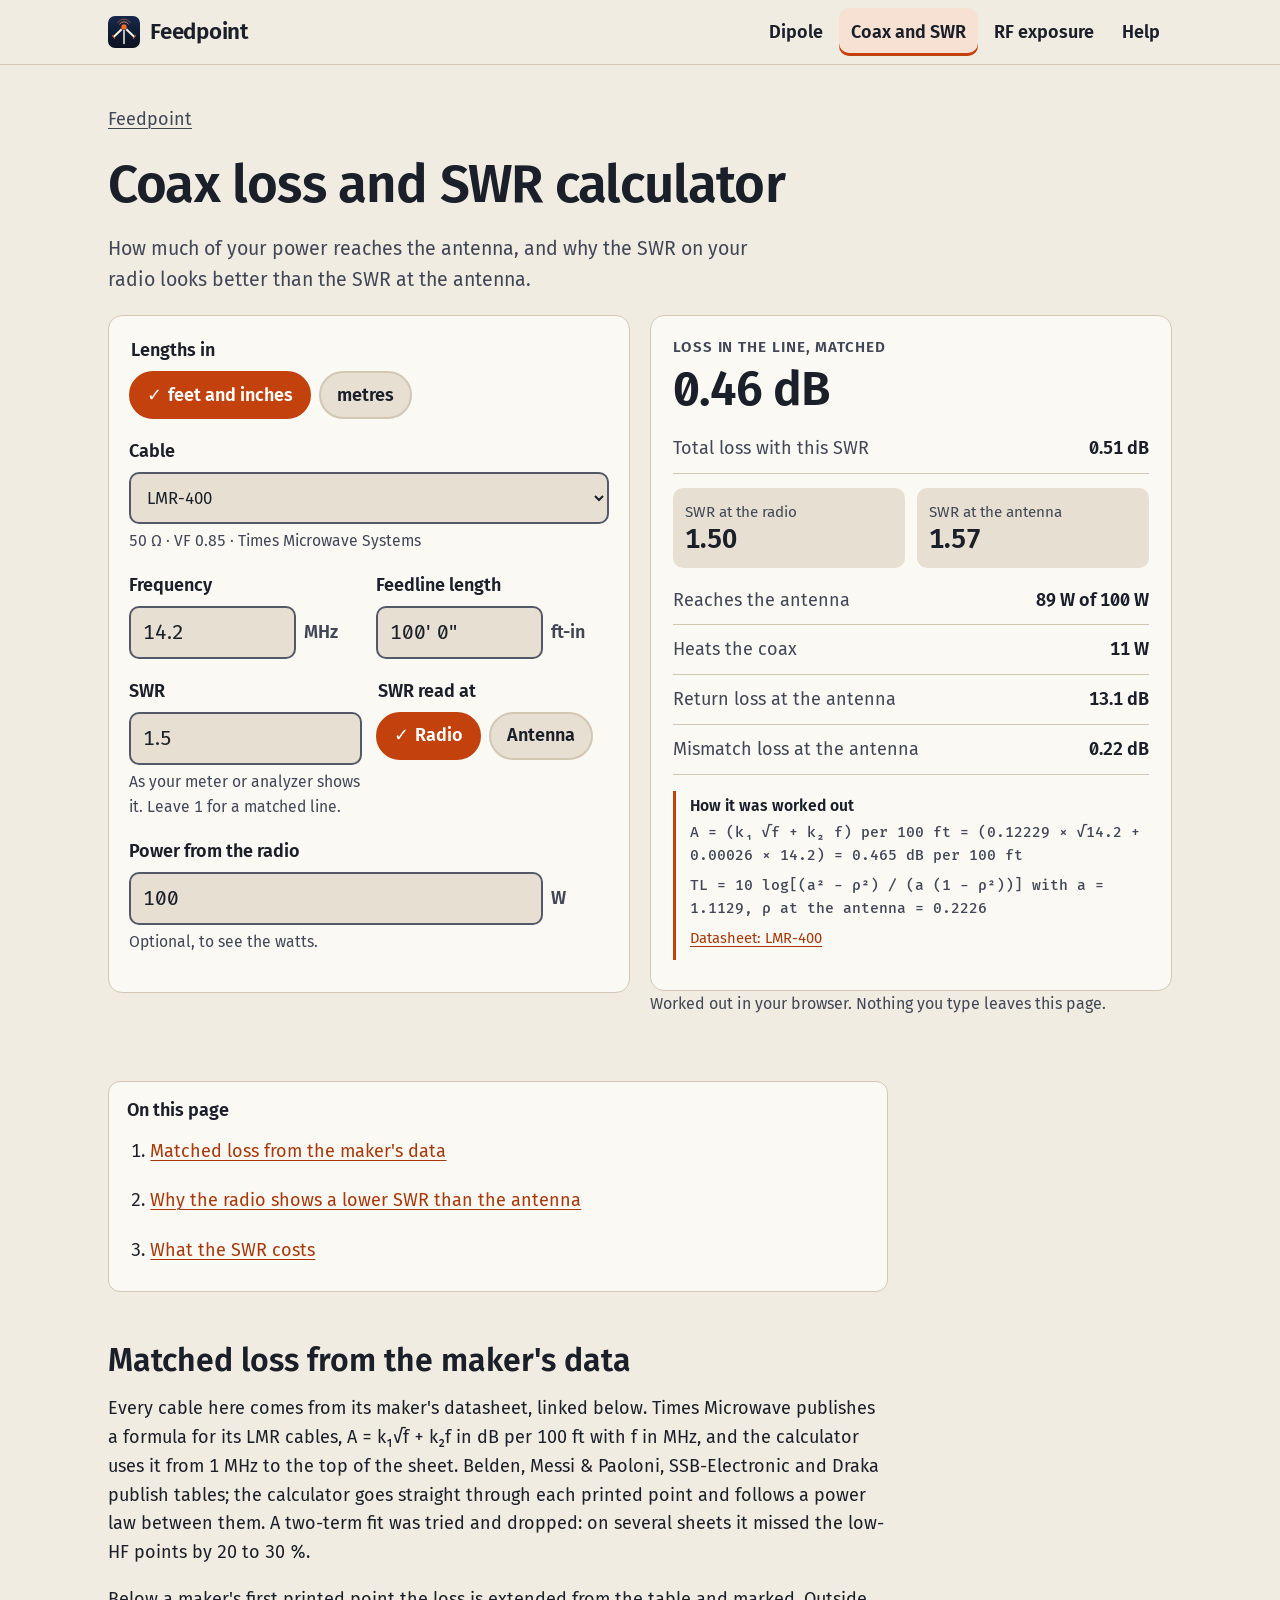
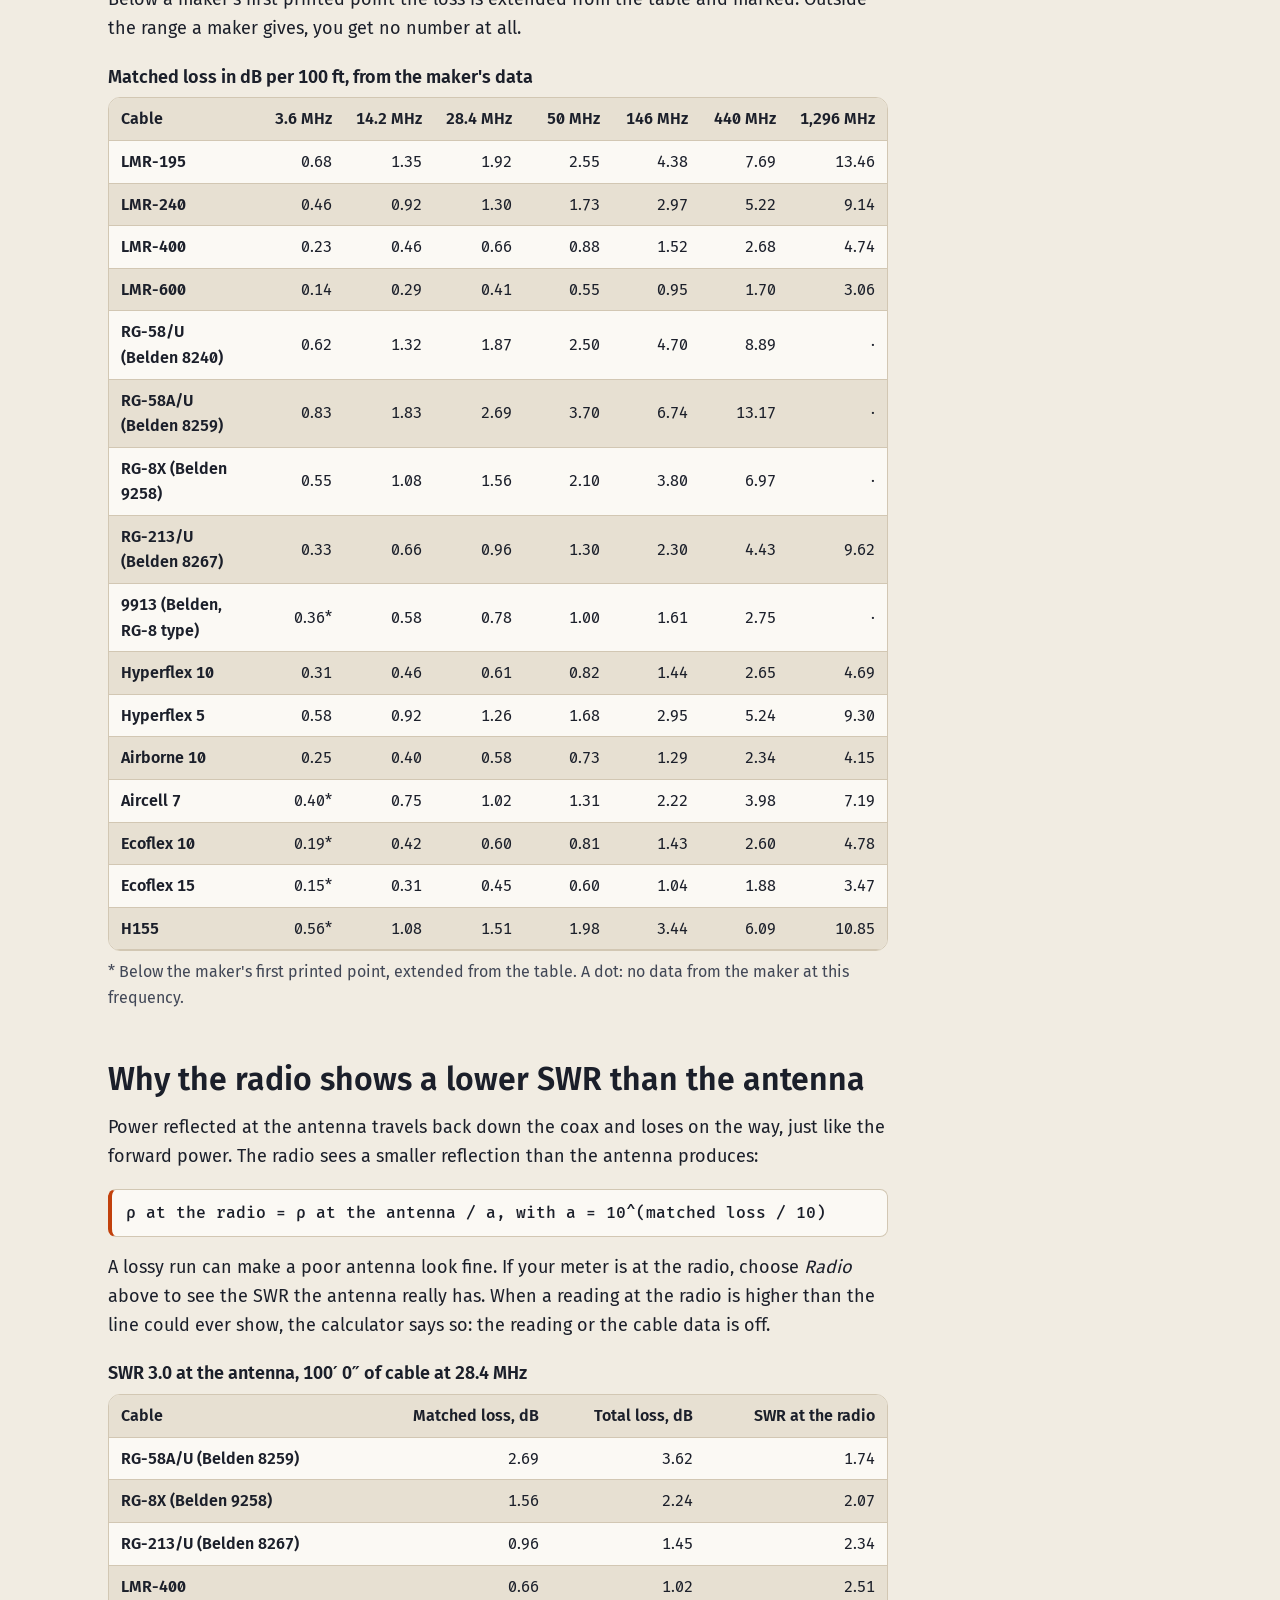
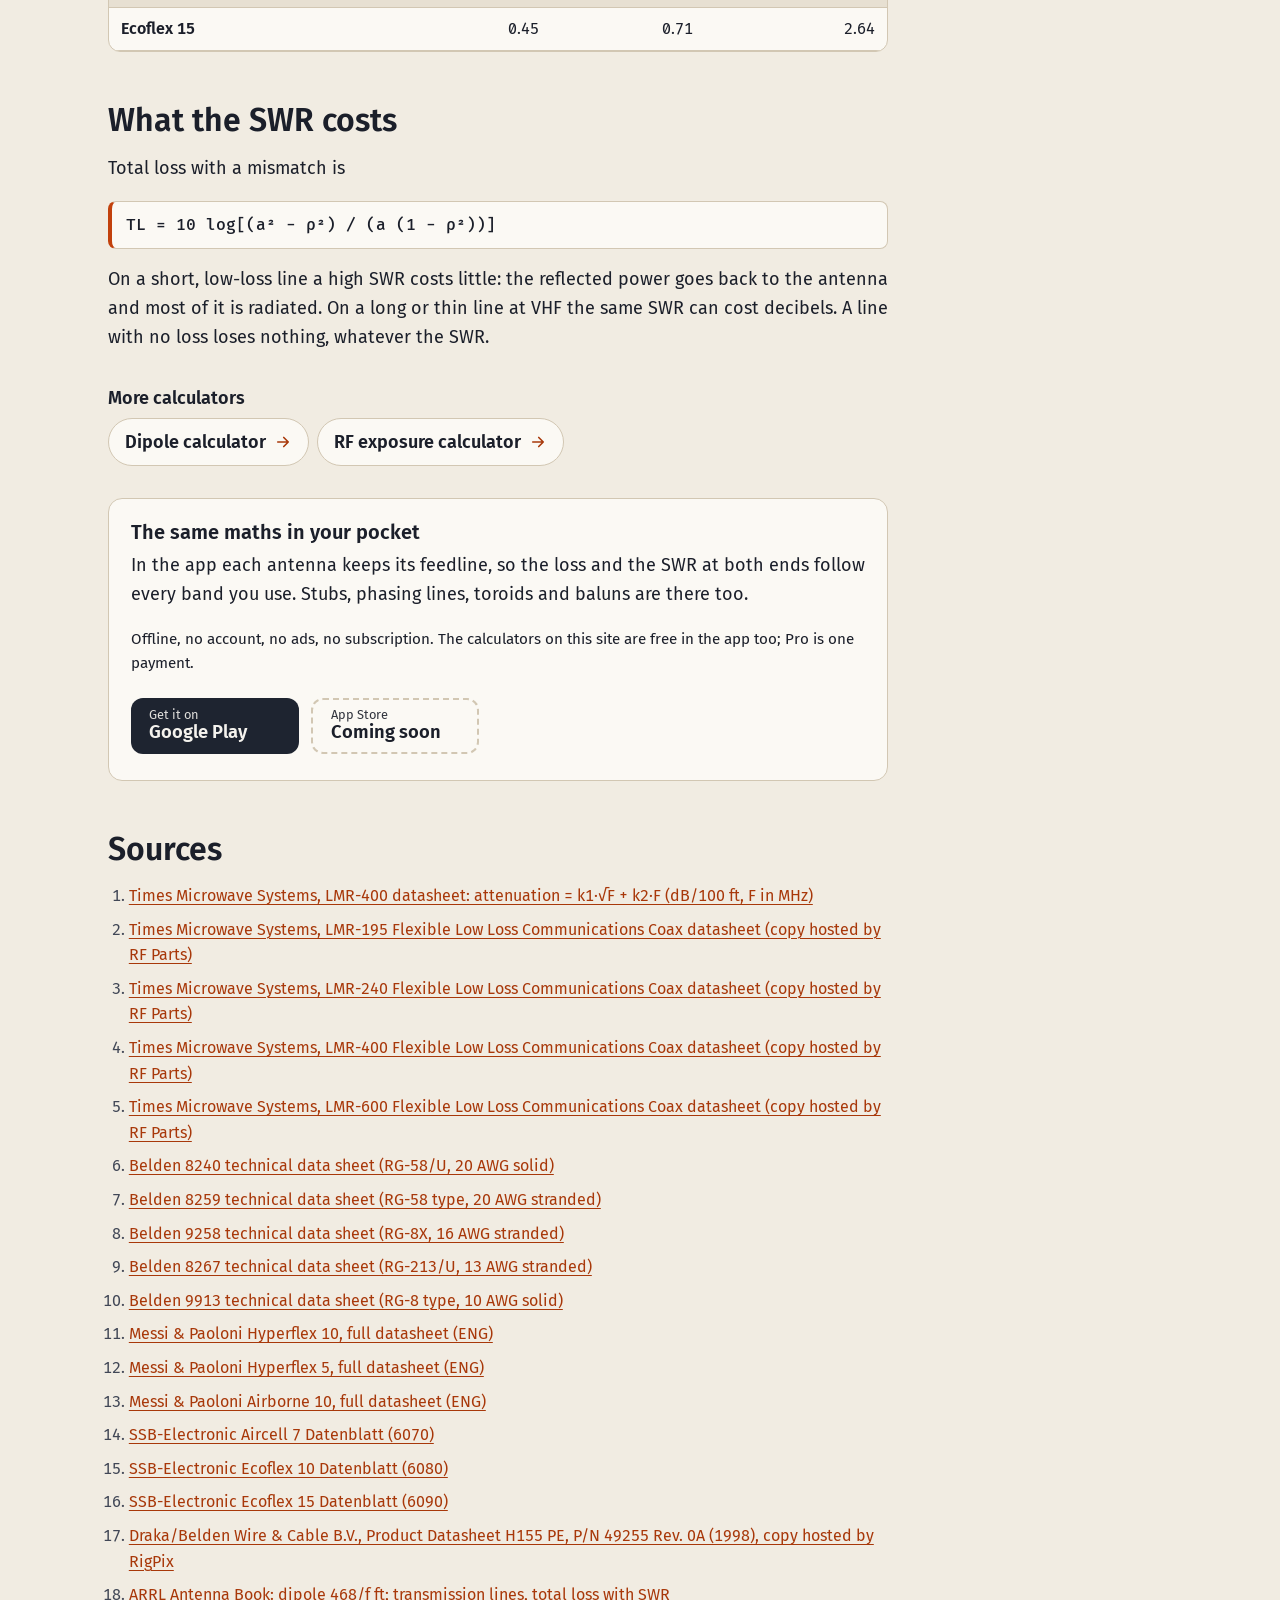
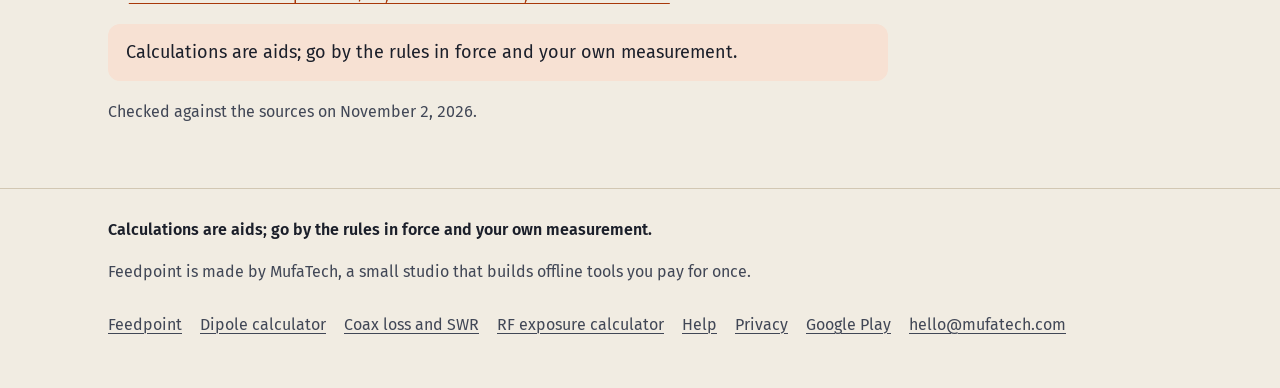
==== commit a059bfaa: "Play badge on (live 2026-11-05)" ====
--- a/coax-loss-calculator/index.html
+++ b/coax-loss-calculator/index.html
@@ -102,7 +102,7 @@
 <h2 id="app-h" class="h3">The same maths in your pocket</h2>
 <p>In the app each antenna keeps its feedline, so the loss and the SWR at both ends follow every band you use. Stubs, phasing lines, toroids and baluns are there too.</p>
 <p class="small">Offline, no account, no ads, no subscription. The calculators on this site are free in the app too; Pro is one payment.</p>
-<div class="stores"><span class="store soon"><small>Google Play</small><b>Coming soon</b></span><span class="store soon"><small>App Store</small><b>Coming soon</b></span></div>
+<div class="stores"><a class="store" href="https://play.google.com/store/apps/details?id=com.mufatech.feedpoint&amp;referrer=utm_source%3Dsite%26utm_medium%3Dcoax%26utm_campaign%3Den"><small>Get it on</small><b>Google Play</b></a><span class="store soon"><small>App Store</small><b>Coming soon</b></span></div>
 </aside>
 <h2 id="sources">Sources</h2>
 <ol class="sources"><li id="src-times"><a href="https://www.timesmicrowave.com/DataSheets/CableProducts/LMR-400.pdf" rel="noopener">Times Microwave Systems, LMR-400 datasheet: attenuation = k1·√F + k2·F (dB/100 ft, F in MHz)</a></li><li id="src-cable-lmr-195"><a href="https://www.rfparts.com/old_site/pdf_docs/LMR/LMR-195.pdf" rel="noopener">Times Microwave Systems, LMR-195 Flexible Low Loss Communications Coax datasheet (copy hosted by RF Parts)</a></li><li id="src-cable-lmr-240"><a href="https://www.rfparts.com/old_site/pdf_docs/LMR/LMR-240.pdf" rel="noopener">Times Microwave Systems, LMR-240 Flexible Low Loss Communications Coax datasheet (copy hosted by RF Parts)</a></li><li id="src-cable-lmr-400"><a href="https://www.rfparts.com/old_site/pdf_docs/LMR/LMR-400.pdf" rel="noopener">Times Microwave Systems, LMR-400 Flexible Low Loss Communications Coax datasheet (copy hosted by RF Parts)</a></li><li id="src-cable-lmr-600"><a href="https://www.rfparts.com/old_site/pdf_docs/LMR/LMR-600.pdf" rel="noopener">Times Microwave Systems, LMR-600 Flexible Low Loss Communications Coax datasheet (copy hosted by RF Parts)</a></li><li id="src-cable-belden-8240"><a href="https://catalog.belden.com/techdata/EN/8240_techdata.pdf" rel="noopener">Belden 8240 technical data sheet (RG-58/U, 20 AWG solid)</a></li><li id="src-cable-belden-8259"><a href="https://catalog.belden.com/techdata/EN/8259_techdata.pdf" rel="noopener">Belden 8259 technical data sheet (RG-58 type, 20 AWG stranded)</a></li><li id="src-cable-belden-9258"><a href="https://catalog.belden.com/techdata/EN/9258_techdata.pdf" rel="noopener">Belden 9258 technical data sheet (RG-8X, 16 AWG stranded)</a></li><li id="src-cable-belden-8267"><a href="https://catalog.belden.com/techdata/EN/8267_techdata.pdf" rel="noopener">Belden 8267 technical data sheet (RG-213/U, 13 AWG stranded)</a></li><li id="src-cable-belden-9913"><a href="https://catalog.belden.com/techdata/EN/9913_techdata.pdf" rel="noopener">Belden 9913 technical data sheet (RG-8 type, 10 AWG solid)</a></li><li id="src-cable-hyperflex-10"><a href="https://messi.it/dati/layout/files/CartellaElementi/Hyperflex%2010%20-%20Full%20Datasheet%20ENG.pdf" rel="noopener">Messi &amp; Paoloni Hyperflex 10, full datasheet (ENG)</a></li><li id="src-cable-hyperflex-5"><a href="https://messi.it/dati/layout/files/CartellaElementi/Hyperflex%205%20-%20Full%20Datasheet%20ENG.pdf" rel="noopener">Messi &amp; Paoloni Hyperflex 5, full datasheet (ENG)</a></li><li id="src-cable-airborne-10"><a href="https://messi.it/dati/layout/files/CartellaElementi/Airborne%2010%20-%20Full%20Datasheet%20ENG.pdf" rel="noopener">Messi &amp; Paoloni Airborne 10, full datasheet (ENG)</a></li><li id="src-cable-aircell-7"><a href="https://www.ssb.de/media/6070_de.pdf" rel="noopener">SSB-Electronic Aircell 7 Datenblatt (6070)</a></li><li id="src-cable-ecoflex-10"><a href="https://www.ssb.de/media/6080_de.pdf" rel="noopener">SSB-Electronic Ecoflex 10 Datenblatt (6080)</a></li><li id="src-cable-ecoflex-15"><a href="https://www.ssb.de/media/6090_de.pdf" rel="noopener">SSB-Electronic Ecoflex 15 Datenblatt (6090)</a></li><li id="src-cable-h155"><a href="https://www.rigpix.com/otherusefulinfo/coax/h155.pdf" rel="noopener">Draka/Belden Wire &amp; Cable B.V., Product Datasheet H155 PE, P/N 49255 Rev. 0A (1998), copy hosted by RigPix</a></li><li id="src-arrl"><a href="https://www.arrl.org/arrl-antenna-book" rel="noopener">ARRL Antenna Book: dipole 468/f ft; transmission lines, total loss with SWR</a></li></ol>
@@ -115,7 +115,7 @@
 <footer><div class="wrap">
 <p class="disclaimer">Calculations are aids; go by the rules in force and your own measurement.</p>
 <p>Feedpoint is made by MufaTech, a small studio that builds offline tools you pay for once.</p>
-<nav aria-label="Site"><a href="../">Feedpoint</a><a href="../dipole-calculator/">Dipole calculator</a><a href="../coax-loss-calculator/">Coax loss and SWR</a><a href="../rf-exposure-calculator/">RF exposure calculator</a><a href="../support/">Help</a><a href="../privacy/">Privacy</a><a href="mailto:hello@mufatech.com">hello@mufatech.com</a></nav>
+<nav aria-label="Site"><a href="../">Feedpoint</a><a href="../dipole-calculator/">Dipole calculator</a><a href="../coax-loss-calculator/">Coax loss and SWR</a><a href="../rf-exposure-calculator/">RF exposure calculator</a><a href="../support/">Help</a><a href="../privacy/">Privacy</a><a href="https://play.google.com/store/apps/details?id=com.mufatech.feedpoint&amp;referrer=utm_source%3Dsite%26utm_medium%3Dfooter%26utm_campaign%3Den">Google Play</a><a href="mailto:hello@mufatech.com">hello@mufatech.com</a></nav>
 </div></footer>
 <script type="module" src="../assets/calc-ui.js"></script>
 </body>
